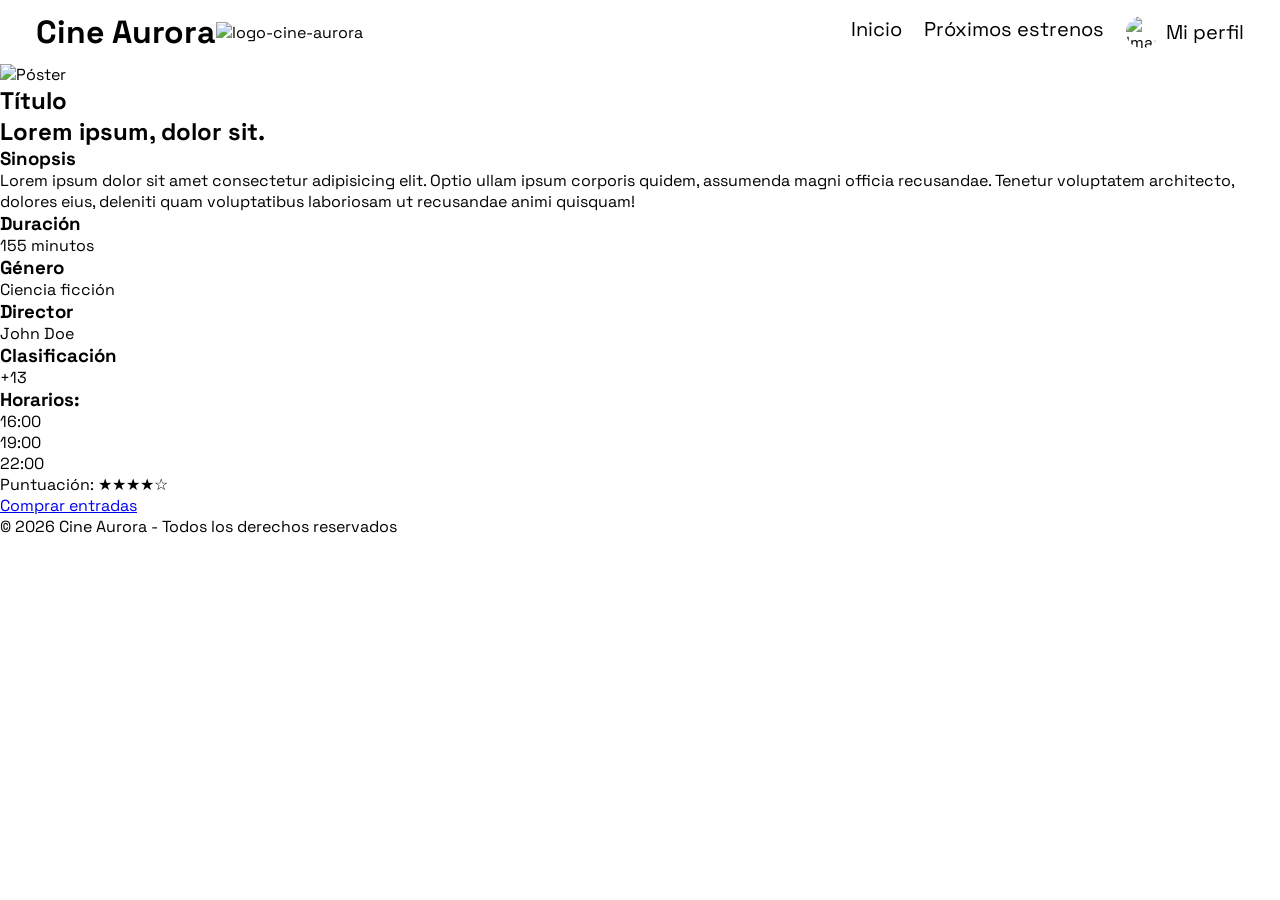
==== pages/detalle.html @ 8939967f "Nuevo css para detalle.html con import de style.css y estilos para la navbar de la página" ====
<!doctype html>
<html lang="es">
  <head>
    <meta charset="UTF-8" />
    <meta name="viewport" content="width=device-width, initial-scale=1.0" />
    <title>Cine Aurora 📽️</title>
    <meta name="description" content="Cine Aurora - Detalle de la película." />
    <link rel="icon" href="../assets/favicon/logo-cine.png" />
    <!-- <link rel="stylesheet" href="../css/style.css" /> -->
    <link rel="stylesheet" href="../css/components/detalle_style.css" />
    <!-- se descarga la fuente antes en html que en css -->
    <style>
      @import url('https://fonts.googleapis.com/css2?family=Space+Grotesk:wght@300..700&display=swap');
    </style>
  </head>
  <body>
    <header>
      <div class="brand_container">
        <h1>Cine Aurora</h1>
        <img src="../assets/favicon/logo-cine.png" alt="logo-cine-aurora" />
      </div>
      <div class="nav_container">
        <nav class="nav_links">
          <a href="../index.html">Inicio</a>
          <a href="../pages/estrenos.html">Próximos estrenos</a>
          <div class="nav_profile">
            <img src="../assets/img/perfil-placeholder.png" alt="Imagen de perfil" />
            <a href="../pages/login.html">Mi perfil</a>
          </div>
        </nav>
      </div>
    </header>

    <main>
      <section class="main_container">
        <div class="imagen_pelicula">
          <img src="../assets/img/poster-1.png" alt="Póster" />
        </div>
        <div class="detalles_pelicula">
          <div class="titulo_detalles">
            <h1>Título</h1>
            <h2>Lorem ipsum, dolor sit.</h2>
          </div>
          <div class="sinopsis_detalles">
            <h3>Sinopsis</h3>
            <p>
              Lorem ipsum dolor sit amet consectetur adipisicing elit. Optio
              ullam ipsum corporis quidem, assumenda magni officia recusandae.
              Tenetur voluptatem architecto, dolores eius, deleniti quam
              voluptatibus laboriosam ut recusandae animi quisquam!
            </p>
          </div>
          <div class="duracion_detalles">
            <h3>Duración</h3>
            <p>155 minutos</p>
          </div>

          <div class="genero_detalles">
            <h3>Género</h3>
            <p>Ciencia ficción</p>
          </div>

          <div class="director_detalles">
            <h3>Director</h3>
            <p>John Doe</p>
          </div>

          <div class="clasificacion_detalles">
            <h3>Clasificación</h3>
            <p>+13</p>
          </div>
          <div class="horarios_detalles">
            <h3>Horarios:</h3>
            <p>16:00</p>
            <p>19:00</p>
            <p>22:00</p>
          </div>
          <div class="puntuacion_detalles">
            <p>Puntuación: ★★★★☆</p>
          </div>
          <a
            href="#"
            onclick="
              alert('Lo sentimos, en este momento no funciona nuestro sistema')
            "
            >Comprar entradas</a
          >
        </div>
      </section>
    </main>

    <footer>
      <p>&copy; 2026 Cine Aurora - Todos los derechos reservados</p>
    </footer>
  </body>
</html>
---- css/style.css ----
@import url(./components/poster.css); /* solo tiene modificado las dimensiones de las img */

/* Paletas de colores que pueden usar: */

/* Paleta 1: */
:root {
  --color-fondo: #0f172a;
  --color-superficie: #1e293b;
  --color-primario: #e11d48;
  --color-secundario: #f59e0b;
  --color-texto: #f8fafc;
  --color-texto-suave: #94a3b8;
}

/* Paleta 2: */
/*:root {
  --color-fondo: #fff8e7;
  --color-superficie: #ffe8a3;
  --color-primario: #e63946;
  --color-secundario: #ffb703;
  --color-texto: #1d3557;
  --color-texto-suave: #457b9d;
}*/

/* Paleta 3: */
/*:root {
  --color-fondo: #141414;
  --color-superficie: #1f1f1f;
  --color-primario: #e50914;
  --color-secundario: #00b4d8;
  --color-texto: #ffffff;
  --color-texto-suave: #b3b3b3;
}*/
---- css/components/detalle_style.css ----
@import url(../style.css);

:root {
    --fuente-principal: Space Grotesk;
}

* {
    margin: 0;
    padding: 0;
    box-sizing: border-box;
}

body {
    /* background-color: var(--color-fondo); */
    /* color: var(--color-texto); */
    font-family: var(--fuente-principal);
}

header {
    display: flex;
    justify-content: space-between;
    align-items: center;
    padding: 12px 36px;
}

.brand_container {
    display: flex;
    align-items: center;
}
.brand_container :hover {
    cursor: pointer;
}
.brand_container h1 {
    user-select: none;
}

.nav_links {
    display: flex;
    gap: 22px;
}
.nav_links a {
    text-decoration: none;
    font-size: 20px;
    color: #000000;
}
.nav_links a:hover {
    color: var(--color-primario);
    transition: color 0.3s ease;
}
.nav_profile {
    display: flex;
    align-items: center;
    gap: 8px;
}
.nav_profile img {
    width: 32px;
    height: 32px;
    border-radius: 50%;
}

.main_container {

}

.imagen_pelicula {

}
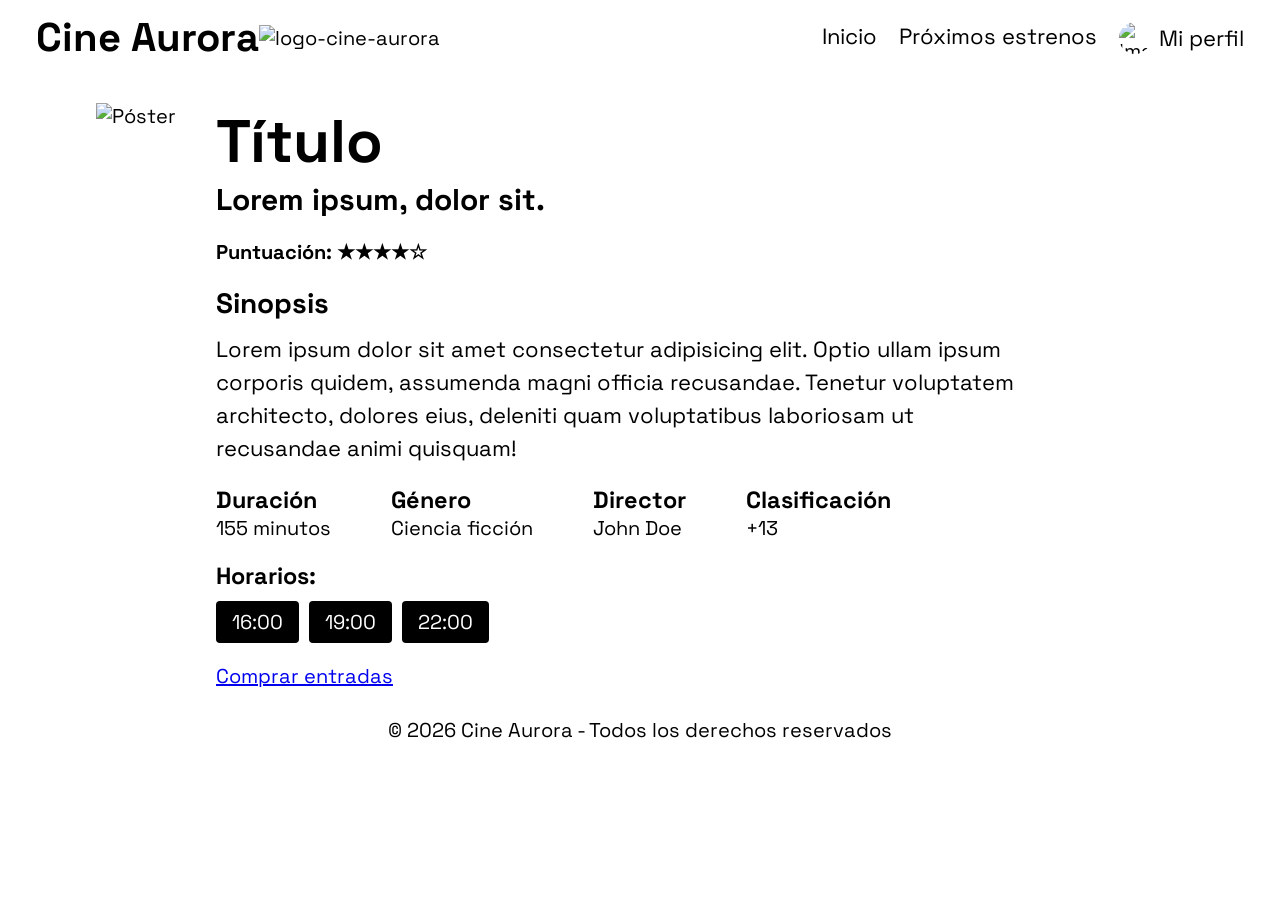
==== commit fa46a312: "Agrego clases en detalle.html y nuevos estilos css para contenedor main" ====
--- a/pages/detalle.html
+++ b/pages/detalle.html
@@ -19,7 +19,7 @@
         <h1>Cine Aurora</h1>
         <img src="../assets/favicon/logo-cine.png" alt="logo-cine-aurora" />
       </div>
-      <div class="nav_container">
+      <div>
         <nav class="nav_links">
           <a href="../index.html">Inicio</a>
           <a href="../pages/estrenos.html">Próximos estrenos</a>
@@ -41,6 +41,11 @@
             <h1>Título</h1>
             <h2>Lorem ipsum, dolor sit.</h2>
           </div>
+
+          <div class="puntuacion_detalles">
+            <p>Puntuación: ★★★★☆</p>
+          </div>
+
           <div class="sinopsis_detalles">
             <h3>Sinopsis</h3>
             <p>
@@ -50,34 +55,33 @@
               voluptatibus laboriosam ut recusandae animi quisquam!
             </p>
           </div>
-          <div class="duracion_detalles">
-            <h3>Duración</h3>
-            <p>155 minutos</p>
+          
+          <div class="especificaciones_detalles">
+            <div class="duracion_detalles">
+              <h3>Duración</h3>
+              <p>155 minutos</p>
+            </div>
+            <div class="genero_detalles">
+              <h3>Género</h3>
+              <p>Ciencia ficción</p>
+            </div>
+            <div class="director_detalles">
+              <h3>Director</h3>
+              <p>John Doe</p>
+            </div>
+            <div class="clasificacion_detalles">
+              <h3>Clasificación</h3>
+              <p>+13</p>
+            </div>            
           </div>
 
-          <div class="genero_detalles">
-            <h3>Género</h3>
-            <p>Ciencia ficción</p>
-          </div>
-
-          <div class="director_detalles">
-            <h3>Director</h3>
-            <p>John Doe</p>
-          </div>
-
-          <div class="clasificacion_detalles">
-            <h3>Clasificación</h3>
-            <p>+13</p>
-          </div>
           <div class="horarios_detalles">
             <h3>Horarios:</h3>
             <p>16:00</p>
             <p>19:00</p>
             <p>22:00</p>
           </div>
-          <div class="puntuacion_detalles">
-            <p>Puntuación: ★★★★☆</p>
-          </div>
+
           <a
             href="#"
             onclick="
--- a/css/components/detalle_style.css
+++ b/css/components/detalle_style.css
@@ -14,12 +14,15 @@
     /* background-color: var(--color-fondo); */
     /* color: var(--color-texto); */
     font-family: var(--fuente-principal);
+    min-height: 100vh;
+    font-size: 20px;
 }
 
 header {
     display: flex;
     justify-content: space-between;
     align-items: center;
+    flex-wrap: wrap;
     padding: 12px 36px;
 }
 
@@ -36,11 +39,12 @@
 
 .nav_links {
     display: flex;
+    flex-wrap: wrap;
     gap: 22px;
 }
 .nav_links a {
     text-decoration: none;
-    font-size: 20px;
+    font-size: 22px;
     color: #000000;
 }
 .nav_links a:hover {
@@ -58,10 +62,95 @@
     border-radius: 50%;
 }
 
+main {
+    display: flex;
+    justify-content: center;
+    align-items: center;
+}
 .main_container {
-
+    width: 85%;
+    display: flex;
+    /* justify-content: center; */
+    align-items: flex-start;
+    flex-wrap: wrap;
+    gap: 40px;
+    margin: 28px 0 28px 0;
 }
 
 .imagen_pelicula {
+    /* margin: 0 auto; */
+}
+.imagen_pelicula img {
+    width: 300px;
+    height: 450px;
+    transition: transform 0.3s ease;
+}
+.imagen_pelicula img:hover {
+    transform: scale(1.02);
+    transition: transform 0.3s ease;
+    cursor: pointer;
+    box-shadow: 0 2px 4px var(--color-secundario);
+}
 
+.detalles_pelicula {
+    display: flex;
+    flex-direction: column;
+    gap: 20px;
 }
+.titulo_detalles h1 {
+    font-size: 60px;
+}
+.puntuacion_detalles p {
+    font-weight: bold;
+    /* color: var(--color-secundario); */
+    user-select: none;
+}
+.sinopsis_detalles {
+    max-width: 800px;
+    font-size: 22px;
+}
+.sinopsis_detalles h3 {
+    font-size: 28px;
+    margin-bottom: 12px;
+}
+.sinopsis_detalles p {
+    line-height: 1.5;
+}
+
+.especificaciones_detalles {
+    display: flex;
+    justify-content: flex-start;
+    align-items: center;
+    gap: 60px;
+}
+
+.horarios_detalles {
+    display: flex;
+    flex-wrap: wrap;
+    gap: 10px;
+    user-select: none;
+}
+.horarios_detalles h3 {
+    flex-basis: 100%;
+}
+.horarios_detalles p {
+    padding: 8px 16px;
+    background-color: #000000;
+    color: #ffffff;
+    border-radius: 4px;
+}
+.horarios_detalles p:hover {
+    background-color: var(--color-primario);
+    transition: background-color 0.3s ease;
+    cursor: pointer;
+}
+
+
+
+
+
+
+
+footer {
+    text-align: center;
+}
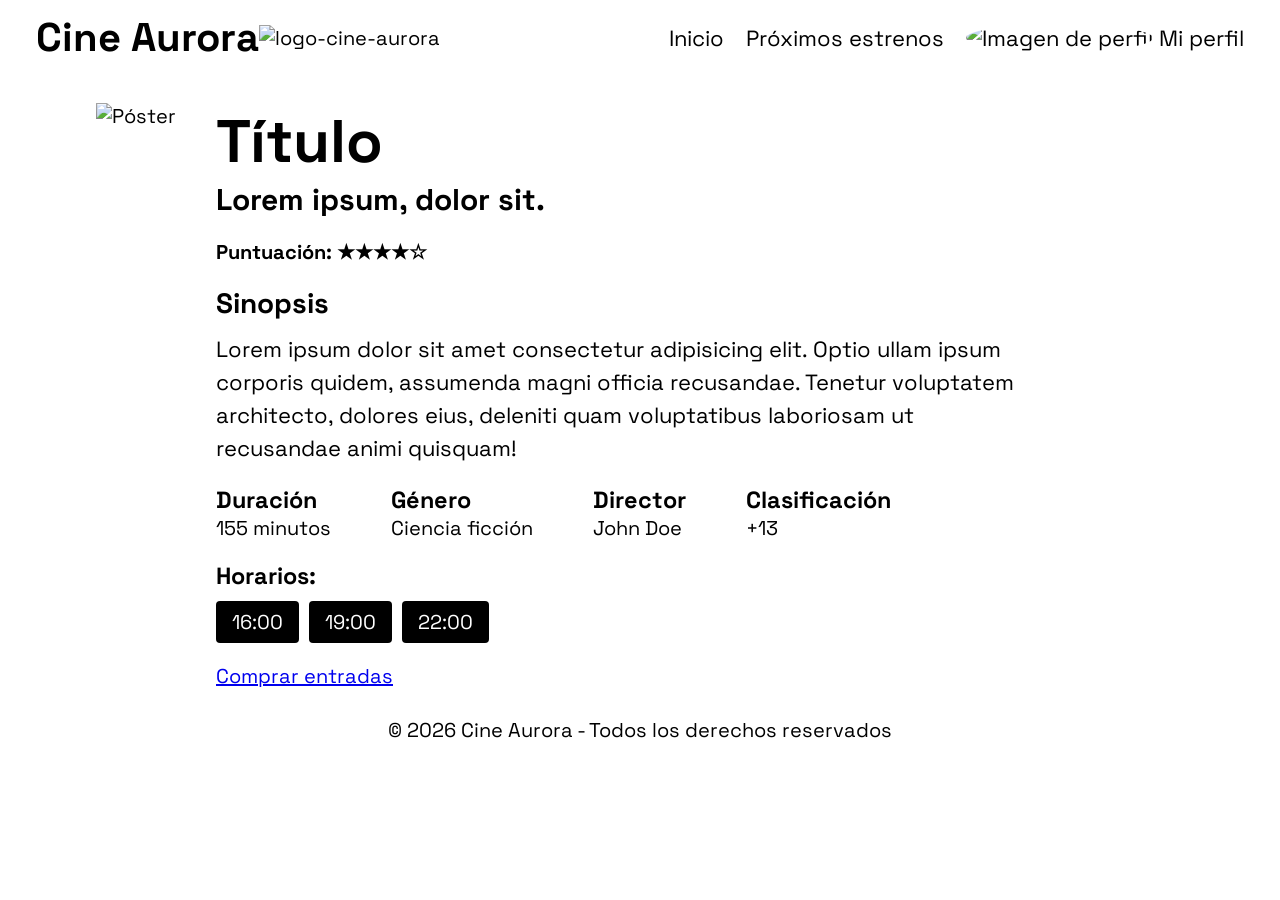
==== commit 09779575: "Estructuro el codigo base para el nuevo diseño con clases y divs necesarios, y agrego link para inte" ====
--- a/pages/detalle.html
+++ b/pages/detalle.html
@@ -6,8 +6,7 @@
     <title>Cine Aurora 📽️</title>
     <meta name="description" content="Cine Aurora - Detalle de la película." />
     <link rel="icon" href="../assets/favicon/logo-cine.png" />
-    <!-- <link rel="stylesheet" href="../css/style.css" /> -->
-    <link rel="stylesheet" href="../css/components/detalle_style.css" />
+    <link rel="stylesheet" href="../css/detalle_style.css" />
     <!-- se descarga la fuente antes en html que en css -->
     <style>
       @import url('https://fonts.googleapis.com/css2?family=Space+Grotesk:wght@300..700&display=swap');
@@ -19,13 +18,15 @@
         <h1>Cine Aurora</h1>
         <img src="../assets/favicon/logo-cine.png" alt="logo-cine-aurora" />
       </div>
-      <div>
+      <div class="nav_container">
         <nav class="nav_links">
           <a href="../index.html">Inicio</a>
           <a href="../pages/estrenos.html">Próximos estrenos</a>
           <div class="nav_profile">
-            <img src="../assets/img/perfil-placeholder.png" alt="Imagen de perfil" />
-            <a href="../pages/login.html">Mi perfil</a>
+            <a href="../pages/login.html">
+              <img src="../assets/img/perfil-placeholder.png" alt="Imagen de perfil" />
+              Mi perfil
+            </a>
           </div>
         </nav>
       </div>
@@ -43,7 +44,7 @@
           </div>
 
           <div class="puntuacion_detalles">
-            <p>Puntuación: ★★★★☆</p>
+            <p>Puntuación: <span class="puntaje">★★★★☆</span></p>
           </div>
 
           <div class="sinopsis_detalles">
@@ -86,14 +87,14 @@
             href="#"
             onclick="
               alert('Lo sentimos, en este momento no funciona nuestro sistema')
-            "
+            " class="comprar_entradas"
             >Comprar entradas</a
           >
         </div>
       </section>
     </main>
 
-    <footer>
+    <footer class="footer_detalle">
       <p>&copy; 2026 Cine Aurora - Todos los derechos reservados</p>
     </footer>
   </body>
--- a/css/detalle_style.css
+++ b/css/detalle_style.css
@@ -0,0 +1,156 @@
+@import url(../css/style.css);
+
+:root {
+    --fuente-principal: Space Grotesk;
+}
+
+* {
+    margin: 0;
+    padding: 0;
+    box-sizing: border-box;
+}
+
+body {
+    /* background-color: var(--color-fondo); */
+    /* color: var(--color-texto); */
+    font-family: var(--fuente-principal);
+    min-height: 100vh;
+    font-size: 20px;
+}
+
+header {
+    display: flex;
+    justify-content: space-between;
+    align-items: center;
+    flex-wrap: wrap;
+    padding: 12px 36px;
+}
+
+.brand_container {
+    display: flex;
+    align-items: center;
+}
+.brand_container :hover {
+    cursor: pointer;
+}
+.brand_container h1 {
+    user-select: none;
+}
+
+.nav_links {
+    display: flex;
+    flex-wrap: wrap;
+    gap: 22px;
+}
+.nav_links a {
+    text-decoration: none;
+    font-size: 22px;
+    color: #000000;
+}
+.nav_links a:hover {
+    color: var(--color-primario);
+    transition: color 0.3s ease;
+}
+.nav_profile {
+    display: flex;
+    align-items: center;
+    gap: 8px;
+}
+.nav_profile img {
+    width: 32px;
+    height: 32px;
+    border-radius: 50%;
+}
+
+main {
+    display: flex;
+    justify-content: center;
+    align-items: center;
+}
+.main_container {
+    width: 85%;
+    display: flex;
+    /* justify-content: center; */
+    align-items: flex-start;
+    flex-wrap: wrap;
+    gap: 40px;
+    margin: 28px 0 28px 0;
+}
+
+.imagen_pelicula {
+    /* margin: 0 auto; */
+}
+.imagen_pelicula img {
+    width: 300px;
+    height: 450px;
+    transition: transform 0.3s ease;
+}
+.imagen_pelicula img:hover {
+    transform: scale(1.02);
+    transition: transform 0.3s ease;
+    cursor: pointer;
+    box-shadow: 0 2px 4px var(--color-secundario);
+}
+
+.detalles_pelicula {
+    display: flex;
+    flex-direction: column;
+    gap: 20px;
+}
+.titulo_detalles h1 {
+    font-size: 60px;
+}
+.puntuacion_detalles p {
+    font-weight: bold;
+    /* color: var(--color-secundario); */
+    user-select: none;
+}
+.sinopsis_detalles {
+    max-width: 800px;
+    font-size: 22px;
+}
+.sinopsis_detalles h3 {
+    font-size: 28px;
+    margin-bottom: 12px;
+}
+.sinopsis_detalles p {
+    line-height: 1.5;
+}
+
+.especificaciones_detalles {
+    display: flex;
+    justify-content: flex-start;
+    align-items: center;
+    gap: 60px;
+}
+
+.horarios_detalles {
+    display: flex;
+    flex-wrap: wrap;
+    gap: 10px;
+    user-select: none;
+}
+.horarios_detalles h3 {
+    flex-basis: 100%;
+}
+.horarios_detalles p {
+    padding: 8px 16px;
+    background-color: #000000;
+    color: #ffffff;
+    border-radius: 4px;
+}
+.horarios_detalles p:hover {
+    background-color: var(--color-primario);
+    transition: background-color 0.3s ease;
+    cursor: pointer;
+}
+
+
+
+
+
+
+
+footer {
+    text-align: center;
+}
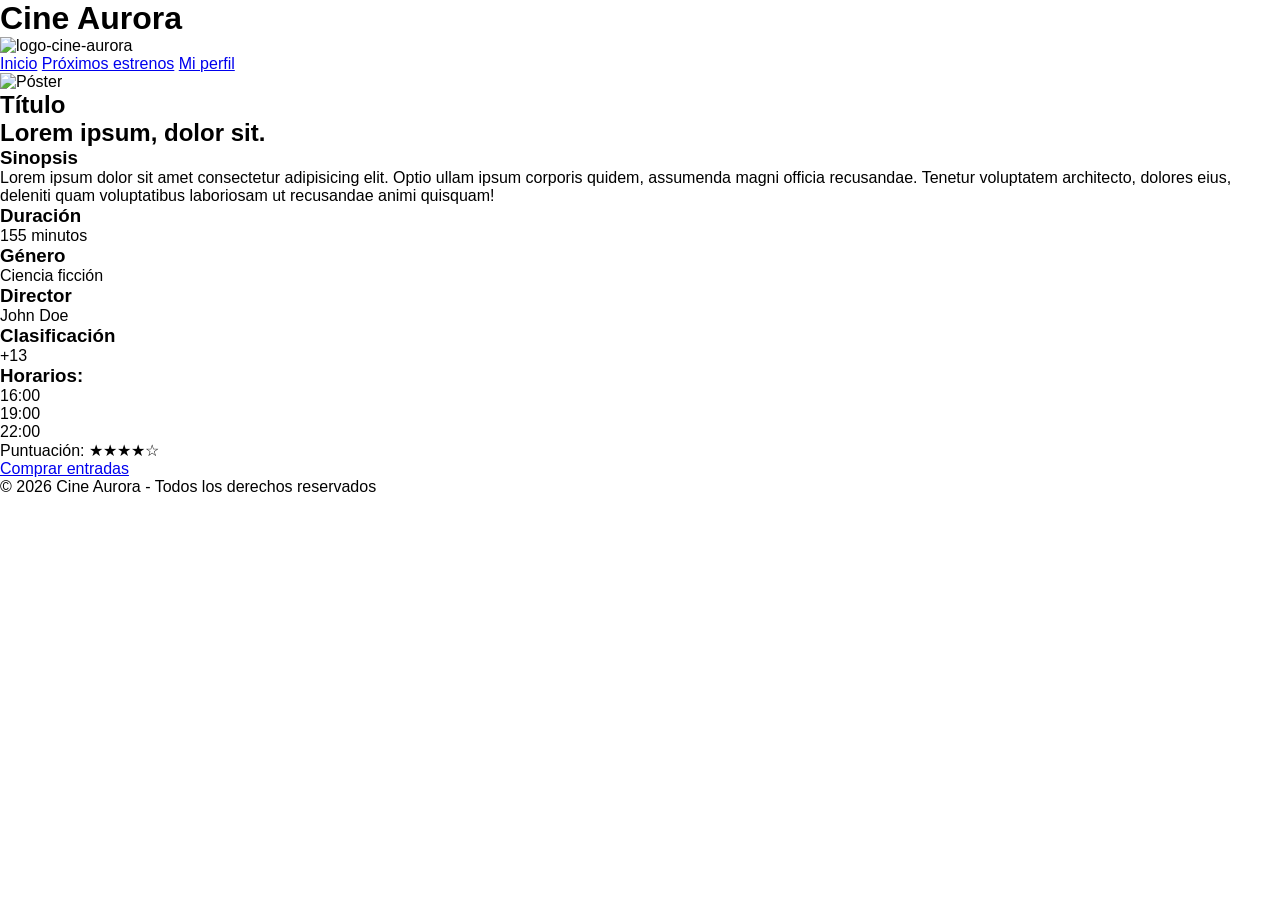
==== commit dcf24ffd: "Revert "Merge branch 'alumno5_strizzi' into dev" This reverts commit 95b0a1933e91f643b4ae913210312e2" ====
--- a/pages/detalle.html
+++ b/pages/detalle.html
@@ -6,48 +6,34 @@
     <title>Cine Aurora 📽️</title>
     <meta name="description" content="Cine Aurora - Detalle de la película." />
     <link rel="icon" href="../assets/favicon/logo-cine.png" />
-    <link rel="stylesheet" href="../css/detalle_style.css" />
-    <!-- se descarga la fuente antes en html que en css -->
-    <style>
-      @import url('https://fonts.googleapis.com/css2?family=Space+Grotesk:wght@300..700&display=swap');
-    </style>
+    <link rel="stylesheet" href="../css/style.css" />
   </head>
   <body>
     <header>
-      <div class="brand_container">
+      <div>
         <h1>Cine Aurora</h1>
         <img src="../assets/favicon/logo-cine.png" alt="logo-cine-aurora" />
       </div>
-      <div class="nav_container">
-        <nav class="nav_links">
+      <div>
+        <nav>
           <a href="../index.html">Inicio</a>
           <a href="../pages/estrenos.html">Próximos estrenos</a>
-          <div class="nav_profile">
-            <a href="../pages/login.html">
-              <img src="../assets/img/perfil-placeholder.png" alt="Imagen de perfil" />
-              Mi perfil
-            </a>
-          </div>
+          <a href="../pages/login.html">Mi perfil</a>
         </nav>
       </div>
     </header>
 
     <main>
-      <section class="main_container">
-        <div class="imagen_pelicula">
+      <section>
+        <div>
           <img src="../assets/img/poster-1.png" alt="Póster" />
         </div>
-        <div class="detalles_pelicula">
-          <div class="titulo_detalles">
+        <div>
+          <div>
             <h1>Título</h1>
             <h2>Lorem ipsum, dolor sit.</h2>
           </div>
-
-          <div class="puntuacion_detalles">
-            <p>Puntuación: <span class="puntaje">★★★★☆</span></p>
-          </div>
-
-          <div class="sinopsis_detalles">
+          <div>
             <h3>Sinopsis</h3>
             <p>
               Lorem ipsum dolor sit amet consectetur adipisicing elit. Optio
@@ -56,45 +42,46 @@
               voluptatibus laboriosam ut recusandae animi quisquam!
             </p>
           </div>
-          
-          <div class="especificaciones_detalles">
-            <div class="duracion_detalles">
-              <h3>Duración</h3>
-              <p>155 minutos</p>
-            </div>
-            <div class="genero_detalles">
-              <h3>Género</h3>
-              <p>Ciencia ficción</p>
-            </div>
-            <div class="director_detalles">
-              <h3>Director</h3>
-              <p>John Doe</p>
-            </div>
-            <div class="clasificacion_detalles">
-              <h3>Clasificación</h3>
-              <p>+13</p>
-            </div>            
+          <div>
+            <h3>Duración</h3>
+            <p>155 minutos</p>
           </div>
 
-          <div class="horarios_detalles">
+          <div>
+            <h3>Género</h3>
+            <p>Ciencia ficción</p>
+          </div>
+
+          <div>
+            <h3>Director</h3>
+            <p>John Doe</p>
+          </div>
+
+          <div>
+            <h3>Clasificación</h3>
+            <p>+13</p>
+          </div>
+          <div>
             <h3>Horarios:</h3>
             <p>16:00</p>
             <p>19:00</p>
             <p>22:00</p>
           </div>
-
+          <div>
+            <p>Puntuación: ★★★★☆</p>
+          </div>
           <a
             href="#"
             onclick="
               alert('Lo sentimos, en este momento no funciona nuestro sistema')
-            " class="comprar_entradas"
+            "
             >Comprar entradas</a
           >
         </div>
       </section>
     </main>
 
-    <footer class="footer_detalle">
+    <footer>
       <p>&copy; 2026 Cine Aurora - Todos los derechos reservados</p>
     </footer>
   </body>
--- a/css/style.css
+++ b/css/style.css
@@ -0,0 +1,90 @@
+/*@import url(./components/poster.css);*/ /* solo tiene modificado las dimensiones de las img */
+
+/* Paletas de colores que pueden usar: */
+
+/* Paleta 1: */
+/*:root {
+  --color-fondo: #0f172a;
+  --color-superficie: #1e293b;
+  --color-primario: #e11d48;
+  --color-secundario: #f59e0b;
+  --color-texto: #f8fafc;
+  --color-texto-suave: #94a3b8;
+}*/
+
+/* Paleta 2: */
+/*:root {
+  --color-fondo: #fff8e7;
+  --color-superficie: #ffe8a3;
+  --color-primario: #e63946;
+  --color-secundario: #ffb703;
+  --color-texto: #1d3557;
+  --color-texto-suave: #457b9d;
+}*/
+
+/* Paleta 3: */
+/*:root {
+  --color-fondo: #141414;
+  --color-superficie: #1f1f1f;
+  --color-primario: #e50914;
+  --color-secundario: #00b4d8;
+  --color-texto: #ffffff;
+  --color-texto-suave: #b3b3b3;
+}*/
+
+/* Imports */
+@import url('./components/nav.css');
+@import url('./components/grids.css');
+@import url('./components/card-vertical.css');
+@import url('./components/poster.css');
+@import url('./components/button.css');
+@import url('./components/footer.css');
+
+
+/* RESET BASICO*/
+* {
+  margin: 0;
+  padding: 0;
+  box-sizing: border-box;
+  font-family: Arial, Helvetica, sans-serif;
+}
+
+/* BODY */
+.body-index {
+  background-color: #0f172a;
+  color: #fff;
+}
+
+/* MAIN */
+.main {
+  padding: 20px;
+}
+
+.cartelera_title {
+  text-align: center;
+  margin-bottom: 20px;
+}
+
+/* MEDIA QUERIES */
+
+/* CELULARES */
+@media (max-width: 600px) {
+  .header-index {
+    flex-direction: column;
+    gap: 10px;
+  }
+
+  .nav {
+    display: flex;
+    flex-direction: column;
+    align-items: center;
+  }
+
+  .nav a {
+    margin: 5px 0;
+  }
+
+  .pelicula-grid {
+    grid-template-columns: 1fr;
+  }
+}
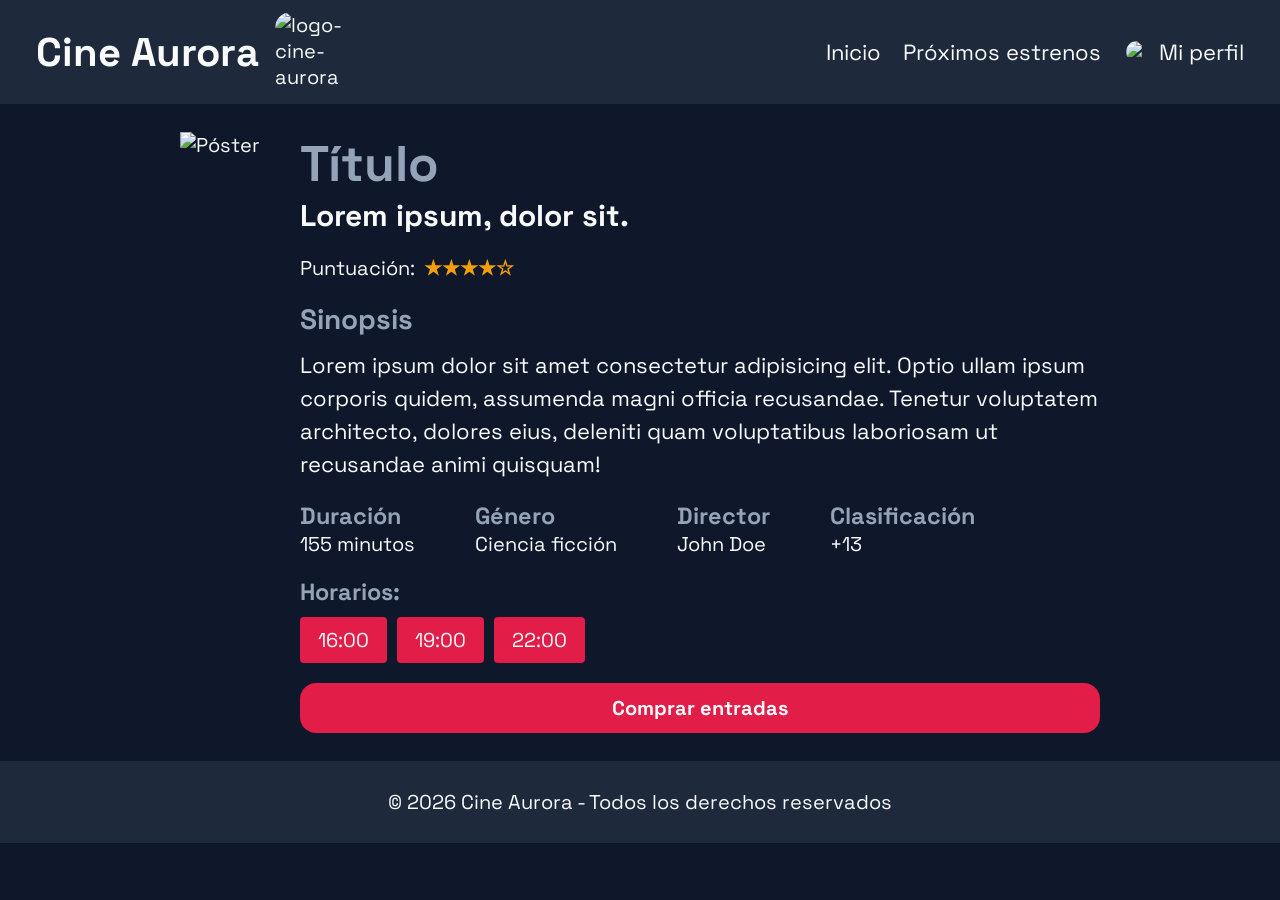
==== commit 99d4f06e: "Recuperar cambios" ====
--- a/pages/detalle.html
+++ b/pages/detalle.html
@@ -6,34 +6,48 @@
     <title>Cine Aurora 📽️</title>
     <meta name="description" content="Cine Aurora - Detalle de la película." />
     <link rel="icon" href="../assets/favicon/logo-cine.png" />
-    <link rel="stylesheet" href="../css/style.css" />
+    <link rel="stylesheet" href="../css/detalle_style.css" />
+    <!-- se descarga la fuente antes en html que en css -->
+    <style>
+      @import url('https://fonts.googleapis.com/css2?family=Space+Grotesk:wght@300..700&display=swap');
+    </style>
   </head>
   <body>
     <header>
-      <div>
+      <div class="brand_container">
         <h1>Cine Aurora</h1>
         <img src="../assets/favicon/logo-cine.png" alt="logo-cine-aurora" />
       </div>
-      <div>
-        <nav>
+      <div class="nav_container">
+        <nav class="nav_links">
           <a href="../index.html">Inicio</a>
           <a href="../pages/estrenos.html">Próximos estrenos</a>
-          <a href="../pages/login.html">Mi perfil</a>
+          <div class="nav_profile">
+            <a href="../pages/login.html">
+              <img src="../assets/img/perfil-placeholder.png" alt="Imagen de perfil" />
+              Mi perfil
+            </a>
+          </div>
         </nav>
       </div>
     </header>
 
     <main>
-      <section>
-        <div>
+      <section class="main_container">
+        <div class="imagen_pelicula">
           <img src="../assets/img/poster-1.png" alt="Póster" />
         </div>
-        <div>
-          <div>
+        <div class="detalles_pelicula">
+          <div class="titulo_detalles">
             <h1>Título</h1>
             <h2>Lorem ipsum, dolor sit.</h2>
           </div>
-          <div>
+
+          <div class="puntuacion_detalles">
+            <p>Puntuación: <span class="puntaje">★★★★☆</span></p>
+          </div>
+
+          <div class="sinopsis_detalles">
             <h3>Sinopsis</h3>
             <p>
               Lorem ipsum dolor sit amet consectetur adipisicing elit. Optio
@@ -42,46 +56,45 @@
               voluptatibus laboriosam ut recusandae animi quisquam!
             </p>
           </div>
-          <div>
-            <h3>Duración</h3>
-            <p>155 minutos</p>
+          
+          <div class="especificaciones_detalles">
+            <div class="duracion_detalles">
+              <h3>Duración</h3>
+              <p>155 minutos</p>
+            </div>
+            <div class="genero_detalles">
+              <h3>Género</h3>
+              <p>Ciencia ficción</p>
+            </div>
+            <div class="director_detalles">
+              <h3>Director</h3>
+              <p>John Doe</p>
+            </div>
+            <div class="clasificacion_detalles">
+              <h3>Clasificación</h3>
+              <p>+13</p>
+            </div>            
           </div>
 
-          <div>
-            <h3>Género</h3>
-            <p>Ciencia ficción</p>
-          </div>
-
-          <div>
-            <h3>Director</h3>
-            <p>John Doe</p>
-          </div>
-
-          <div>
-            <h3>Clasificación</h3>
-            <p>+13</p>
-          </div>
-          <div>
+          <div class="horarios_detalles">
             <h3>Horarios:</h3>
             <p>16:00</p>
             <p>19:00</p>
             <p>22:00</p>
           </div>
-          <div>
-            <p>Puntuación: ★★★★☆</p>
-          </div>
+
           <a
             href="#"
             onclick="
               alert('Lo sentimos, en este momento no funciona nuestro sistema')
-            "
+            " class="comprar_entradas"
             >Comprar entradas</a
           >
         </div>
       </section>
     </main>
 
-    <footer>
+    <footer class="footer_detalle">
       <p>&copy; 2026 Cine Aurora - Todos los derechos reservados</p>
     </footer>
   </body>
--- a/css/detalle_style.css
+++ b/css/detalle_style.css
@@ -0,0 +1,130 @@
+@import url(../css/style.css);
+@import url(../css/components/poster.css);
+@import url(../css/components/footer.css);
+@import url(../css/components/nav.css);
+
+:root {
+    --fuente-principal: Space Grotesk;
+}
+
+* {
+    margin: 0;
+    padding: 0;
+    box-sizing: border-box;
+}
+
+body {
+    background-color: var(--color-fondo);
+    color: var(--color-texto);
+    font-family: var(--fuente-principal);
+    min-height: 100vh;
+    font-size: 20px;
+}
+
+main {
+    display: flex;
+    justify-content: center;
+    align-items: center;
+}
+.main_container {
+    max-width: 85%;
+    display: flex;
+    align-items: flex-start;
+    gap: 40px;
+    margin: 28px 0 28px 0;
+}
+@media (max-width: 1024px) {
+    .main_container {
+        flex-direction: column;
+    }
+}
+
+.detalles_pelicula {
+    display: flex;
+    flex-direction: column;
+    gap: 20px;
+}
+.titulo_detalles h1 {
+    color: var(--color-texto-suave);
+    font-size: 50px;
+}
+@media (max-width: 768px) {
+    .titulo_detalles h1 {
+        font-size: 42px;
+    }
+    
+}
+
+.puntuacion_detalles p {
+    user-select: none;
+}
+.puntuacion_detalles .puntaje {
+    color: var(--color-secundario);
+    font-weight: bold;
+    margin-left: 4px;
+}
+.sinopsis_detalles {
+    max-width: 800px;
+    font-size: 22px;
+}
+.sinopsis_detalles h3 {
+    color: var(--color-texto-suave);
+    font-size: 28px;
+    margin-bottom: 12px;
+}
+.sinopsis_detalles p {
+    line-height: 1.5;
+}
+
+.especificaciones_detalles {
+    display: flex;
+    justify-content: flex-start;
+    align-items: center;
+    flex-wrap: wrap;
+    gap: 60px;
+}
+.especificaciones_detalles h3 {
+    color: var(--color-texto-suave);
+}
+
+.horarios_detalles {
+    display: flex;
+    flex-wrap: wrap;
+    gap: 10px;
+    user-select: none;
+}
+.horarios_detalles h3 {
+    flex-basis: 100%;
+    color: var(--color-texto-suave);
+}
+.horarios_detalles p {
+    padding: 8px 16px;
+    background-color: var(--color-primario);
+    border: 2px solid transparent;
+    border-radius: 4px;
+    cursor: pointer;
+    transition: border 0.3s ease;
+}
+.horarios_detalles p:hover {
+    border: 2px solid var(--color-texto);
+    transition: border 0.3s ease;
+}
+
+.comprar_entradas {
+    width: stretch;
+    padding: 12px 48px;
+    background-color: var(--color-primario);
+    text-decoration: none;
+    color: var(--color-texto);
+    text-align: center;
+    border-radius: 16px;
+    font-weight: bold;
+    transition: scale 0.3s ease;
+    transition: background-color 0.3s ease;
+}
+.comprar_entradas:hover {
+    background-color: #fa3b65; /* rojo mas claro para el hover */
+    scale: 1.01;
+    transition: scale 0.3s ease;
+    transition: background-color 0.3s ease;
+}
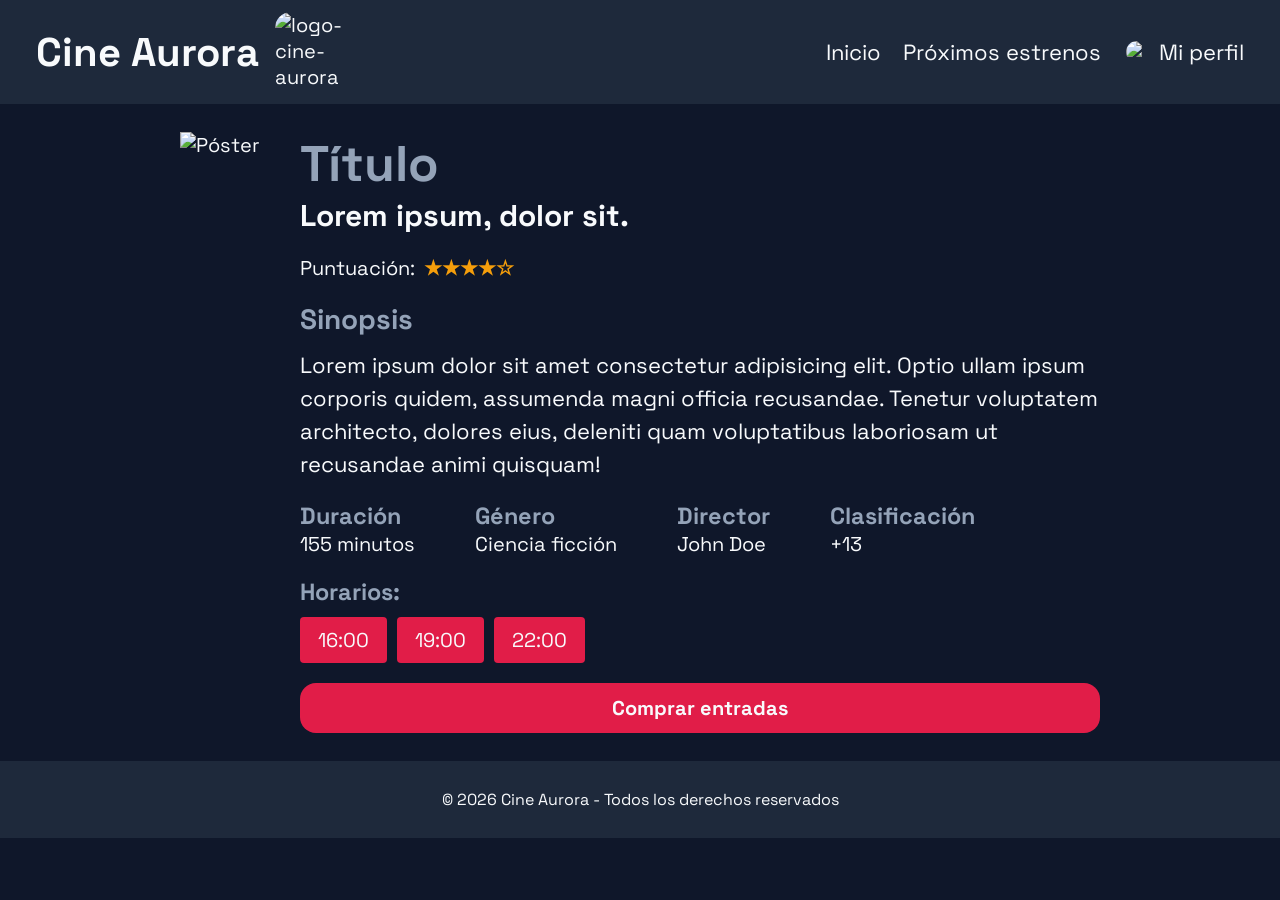
==== commit 71092f40: "fix: Cambiamos nomenclatura de snake_case a kebab-case" ====
--- a/pages/detalle.html
+++ b/pages/detalle.html
@@ -7,22 +7,21 @@
     <meta name="description" content="Cine Aurora - Detalle de la película." />
     <link rel="icon" href="../assets/favicon/logo-cine.png" />
     <link rel="stylesheet" href="../css/detalle_style.css" />
-    <!-- se descarga la fuente antes en html que en css -->
     <style>
       @import url('https://fonts.googleapis.com/css2?family=Space+Grotesk:wght@300..700&display=swap');
     </style>
   </head>
   <body>
     <header>
-      <div class="brand_container">
+      <div class="brand-container">
         <h1>Cine Aurora</h1>
         <img src="../assets/favicon/logo-cine.png" alt="logo-cine-aurora" />
       </div>
-      <div class="nav_container">
-        <nav class="nav_links">
+      <div class="nav-container">
+        <nav class="nav-links">
           <a href="../index.html">Inicio</a>
           <a href="../pages/estrenos.html">Próximos estrenos</a>
-          <div class="nav_profile">
+          <div class="nav-profile">
             <a href="../pages/login.html">
               <img src="../assets/img/perfil-placeholder.png" alt="Imagen de perfil" />
               Mi perfil
@@ -33,21 +32,21 @@
     </header>
 
     <main>
-      <section class="main_container">
-        <div class="imagen_pelicula">
+      <section class="main-container">
+        <div class="imagen-pelicula">
           <img src="../assets/img/poster-1.png" alt="Póster" />
         </div>
-        <div class="detalles_pelicula">
-          <div class="titulo_detalles">
+        <div class="detalles-pelicula">
+          <div class="titulo-detalles">
             <h1>Título</h1>
             <h2>Lorem ipsum, dolor sit.</h2>
           </div>
 
-          <div class="puntuacion_detalles">
+          <div class="puntuacion-detalles">
             <p>Puntuación: <span class="puntaje">★★★★☆</span></p>
           </div>
 
-          <div class="sinopsis_detalles">
+          <div class="sinopsis-detalles">
             <h3>Sinopsis</h3>
             <p>
               Lorem ipsum dolor sit amet consectetur adipisicing elit. Optio
@@ -57,26 +56,26 @@
             </p>
           </div>
           
-          <div class="especificaciones_detalles">
-            <div class="duracion_detalles">
+          <div class="especificaciones-detalles">
+            <div class="duracion-detalles">
               <h3>Duración</h3>
               <p>155 minutos</p>
             </div>
-            <div class="genero_detalles">
+            <div class="genero-detalles">
               <h3>Género</h3>
               <p>Ciencia ficción</p>
             </div>
-            <div class="director_detalles">
+            <div class="director-detalles">
               <h3>Director</h3>
               <p>John Doe</p>
             </div>
-            <div class="clasificacion_detalles">
+            <div class="clasificacion-detalles">
               <h3>Clasificación</h3>
               <p>+13</p>
             </div>            
           </div>
 
-          <div class="horarios_detalles">
+          <div class="horarios-detalles">
             <h3>Horarios:</h3>
             <p>16:00</p>
             <p>19:00</p>
@@ -87,14 +86,14 @@
             href="#"
             onclick="
               alert('Lo sentimos, en este momento no funciona nuestro sistema')
-            " class="comprar_entradas"
+            " class="comprar-entradas"
             >Comprar entradas</a
           >
         </div>
       </section>
     </main>
 
-    <footer class="footer_detalle">
+    <footer class="footer-detalle">
       <p>&copy; 2026 Cine Aurora - Todos los derechos reservados</p>
     </footer>
   </body>
--- a/css/detalle_style.css
+++ b/css/detalle_style.css
@@ -1,7 +1,7 @@
-@import url(../css/style.css);
-@import url(../css/components/poster.css);
-@import url(../css/components/footer.css);
-@import url(../css/components/nav.css);
+@import url(./style.css);
+@import url(./components/poster.css);
+@import url(./components/footer.css);
+@import url(./components/nav.css);
 
 :root {
     --fuente-principal: Space Grotesk;
@@ -26,7 +26,7 @@
     justify-content: center;
     align-items: center;
 }
-.main_container {
+.main-container {
     max-width: 85%;
     display: flex;
     align-items: flex-start;
@@ -34,70 +34,70 @@
     margin: 28px 0 28px 0;
 }
 @media (max-width: 1024px) {
-    .main_container {
+    .main-container {
         flex-direction: column;
     }
 }
 
-.detalles_pelicula {
+.detalles-pelicula {
     display: flex;
     flex-direction: column;
     gap: 20px;
 }
-.titulo_detalles h1 {
+.titulo-detalles h1 {
     color: var(--color-texto-suave);
     font-size: 50px;
 }
 @media (max-width: 768px) {
-    .titulo_detalles h1 {
+    .titulo-detalles h1 {
         font-size: 42px;
     }
     
 }
 
-.puntuacion_detalles p {
+.puntuacion-detalles p {
     user-select: none;
 }
-.puntuacion_detalles .puntaje {
+.puntuacion-detalles .puntaje {
     color: var(--color-secundario);
     font-weight: bold;
     margin-left: 4px;
 }
-.sinopsis_detalles {
+.sinopsis-detalles {
     max-width: 800px;
     font-size: 22px;
 }
-.sinopsis_detalles h3 {
+.sinopsis-detalles h3 {
     color: var(--color-texto-suave);
     font-size: 28px;
     margin-bottom: 12px;
 }
-.sinopsis_detalles p {
+.sinopsis-detalles p {
     line-height: 1.5;
 }
 
-.especificaciones_detalles {
+.especificaciones-detalles {
     display: flex;
     justify-content: flex-start;
     align-items: center;
     flex-wrap: wrap;
     gap: 60px;
 }
-.especificaciones_detalles h3 {
+.especificaciones-detalles h3 {
     color: var(--color-texto-suave);
 }
 
-.horarios_detalles {
+.horarios-detalles {
     display: flex;
     flex-wrap: wrap;
     gap: 10px;
     user-select: none;
 }
-.horarios_detalles h3 {
+.horarios-detalles h3 {
     flex-basis: 100%;
     color: var(--color-texto-suave);
 }
-.horarios_detalles p {
+.horarios-detalles p {
     padding: 8px 16px;
     background-color: var(--color-primario);
     border: 2px solid transparent;
@@ -105,12 +105,12 @@
     cursor: pointer;
     transition: border 0.3s ease;
 }
-.horarios_detalles p:hover {
+.horarios-detalles p:hover {
     border: 2px solid var(--color-texto);
     transition: border 0.3s ease;
 }
 
-.comprar_entradas {
+.comprar-entradas {
     width: stretch;
     padding: 12px 48px;
     background-color: var(--color-primario);
@@ -122,8 +122,8 @@
     transition: scale 0.3s ease;
     transition: background-color 0.3s ease;
 }
-.comprar_entradas:hover {
-    background-color: #fa3b65; /* rojo mas claro para el hover */
+.comprar-entradas:hover {
+    background-color: #fa3b65;
     scale: 1.01;
     transition: scale 0.3s ease;
     transition: background-color 0.3s ease;
